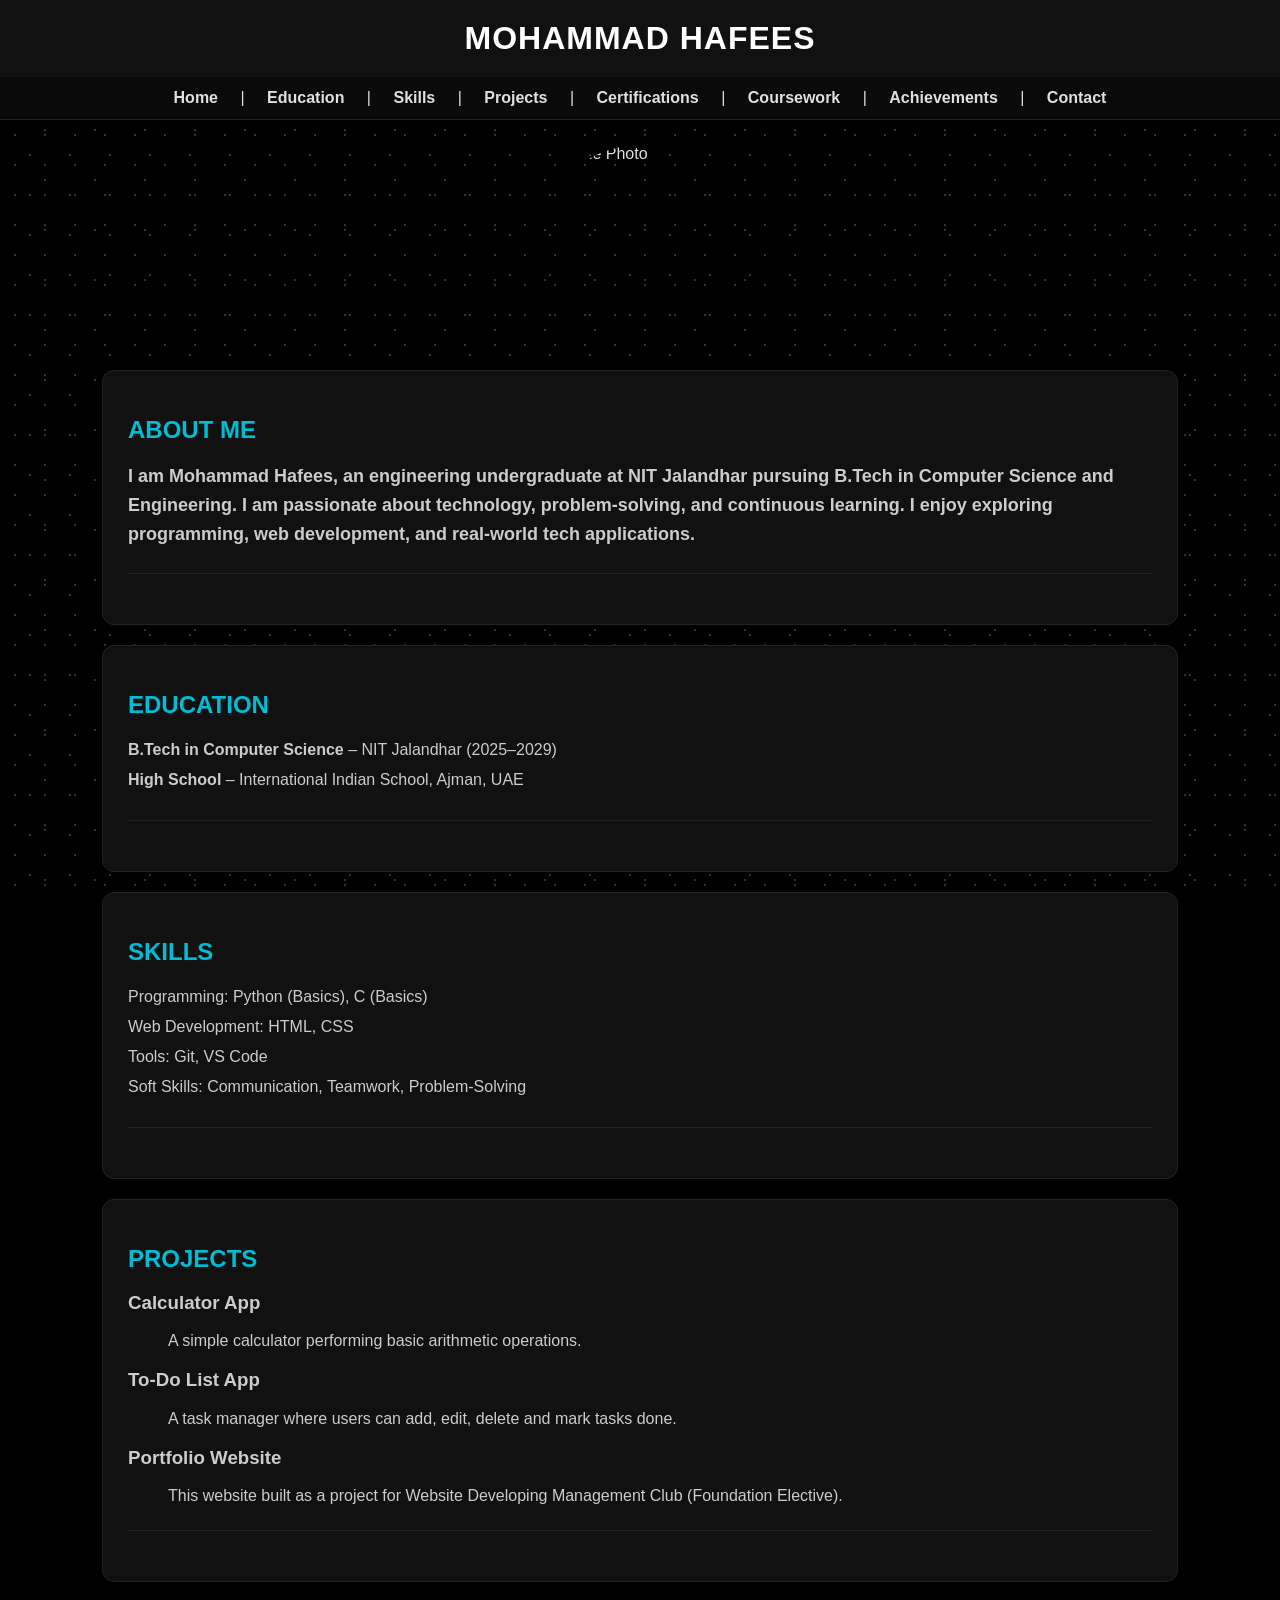
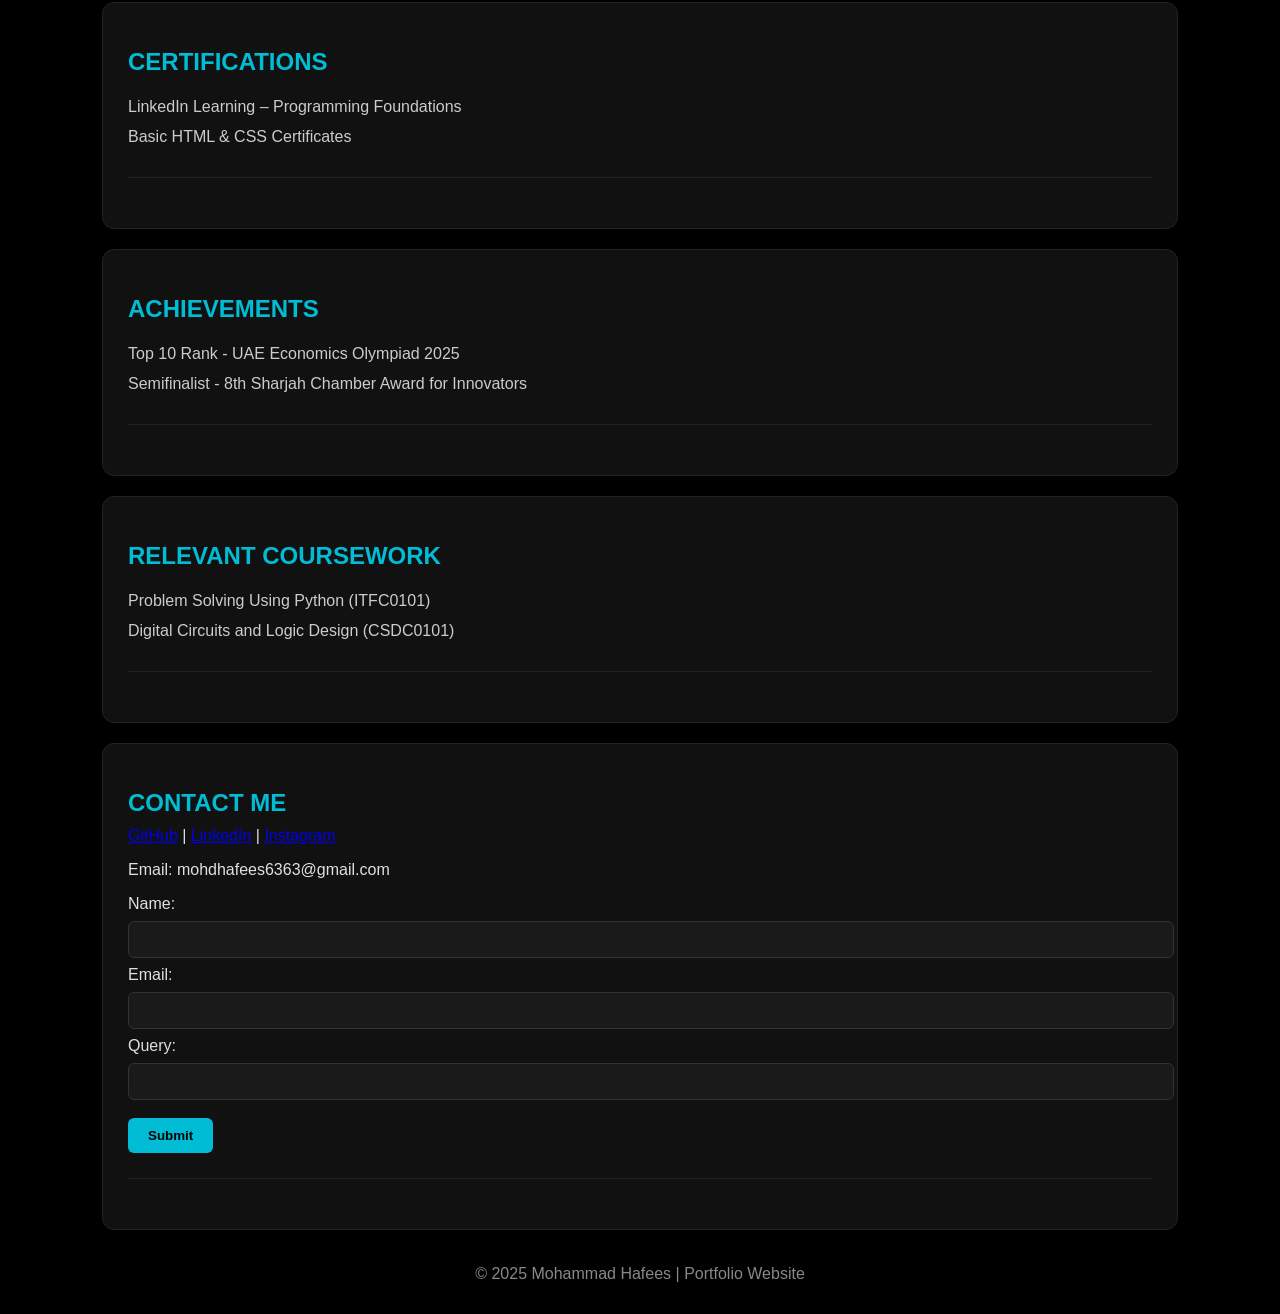
==== index.html @ 8211d906 "Update index.html" ====
<!DOCTYPE html>
<html lang="en">
<head>
<meta charset="UTF-8">
<meta name="viewport" content="width=device-width, initial-scale=1.0">
<title>Mohammad Hafees - Portfolio</title>
<link rel="stylesheet" href="style.css">
</head>
<body>

<header>
    <h1>MOHAMMAD HAFEES</h1>
</header>

<nav>
    <a href="#aboutme">Home</a> |
    <a href="#education">Education</a> |
    <a href="#skills">Skills</a> |
    <a href="#projects">Projects</a> |
    <a href="#certifications">Certifications</a> |
    <a href="#coursework">Coursework</a> |
    <a href="#achievements">Achievements</a> |
    <a href="#contact">Contact</a>
</nav>

<img src="photo.png" width="200" height="200" alt="Profile Photo">

<section id="aboutme">
    <h2>ABOUT ME</h2>
    <h3>
        I am Mohammad Hafees, an engineering undergraduate at NIT Jalandhar pursuing B.Tech in Computer Science and Engineering. I am passionate about technology, problem-solving, and continuous learning. I enjoy exploring programming, web development, and real‑world tech applications.
    </h3>
    <hr>
</section>

<section id="education">
    <h2>EDUCATION</h2>
    <ul>
        <li><strong>B.Tech in Computer Science</strong> – NIT Jalandhar (2025–2029)</li>
        <li><strong>High School</strong> – International Indian School, Ajman, UAE</li>
    </ul>
    <hr>
</section>

<section id="skills">
    <h2>SKILLS</h2>
    <ul>
        <li>Programming: Python (Basics), C (Basics)</li>
        <li>Web Development: HTML, CSS</li>
        <li>Tools: Git, VS Code</li>
        <li>Soft Skills: Communication, Teamwork, Problem-Solving</li>
    </ul>
    <hr>
</section>

<section id="projects">
    <h2>PROJECTS</h2>
    <dl>
        <dt><h3>Calculator App</h3></dt>
        <dd>A simple calculator performing basic arithmetic operations.</dd>

        <dt><h3>To‑Do List App</h3></dt>
        <dd>A task manager where users can add, edit, delete and mark tasks done.</dd>

        <dt><h3>Portfolio Website</h3></dt>
        <dd>This website built as a project for Website Developing Management Club (Foundation Elective).</dd>
    </dl>
    <hr>
</section>

<section id="certifications">
    <h2>CERTIFICATIONS</h2>
    <ul>
        <li>LinkedIn Learning – Programming Foundations</li>
        <li>Basic HTML & CSS Certificates</li>
    </ul>
    <hr>
</section>


<section id="achievements">
    <h2>ACHIEVEMENTS</h2>
    <ul>
        <li>Top 10 Rank - UAE Economics Olympiad 2025</li>
        <li>Semifinalist - 8th Sharjah Chamber Award for Innovators</li>
    </ul>
    <hr>
</section>

<section id="coursework">
    <h2>RELEVANT COURSEWORK</h2>
    <ul>
        <li>Problem Solving Using Python (ITFC0101) </li>
        <li>Digital Circuits and Logic Design (CSDC0101) </li>
    </ul>
    <hr>
</section>

<section id="contact">
    <h2>CONTACT ME</h2>

    <!-- Social links in one horizontal line -->
    <div class="social-links">
        <a href="https://github.com/hafees1">GitHub</a>
        <span>|</span>
        <a href="https://www.linkedin.com/in/mohammadhafees/">LinkedIn</a>
        <span>|</span>
        <a href="https://www.instagram.com/hafees_khan__/">Instagram</a>
    </div>

    <!-- Email below with gap -->
    <p class="email">Email: mohdhafees6363@gmail.com</p>

    <form>
        <label for="name">Name:</label>
        <input type="text" id="name" name="name"><br>

        <label for="email">Email:</label>
        <input type="text" id="email" name="email"><br>

        <label for="query">Query:</label>
        <input type="text" id="query" name="query"><br>

        <button type="submit" style="margin-top:10px; padding:10px 20px; background:#00bcd4; color:black; border:none; border-radius:6px; font-weight:bold; cursor:pointer;">Submit</button>
    </form>
    <hr>
</section>

<footer>
    <p>© 2025 Mohammad Hafees | Portfolio Website</p>
</footer>

</body>
</html>
---- style.css ----
/* Dark Theme CSS */
body {
    font-family: Arial, sans-serif;
    margin: 0;
    padding: 0;
    background-color: #000;
    color: #e0e0e0;
}

/* Header */
h1 {
    text-align: center;
    background-color: #111;
    color: white;
    padding: 20px 0;
    margin: 0;
    font-size: 32px;
    letter-spacing: 1px;
}

#aboutme h3 {
    font-size: 18px; 
    line-height: 1.6; 
    color: #cccccc;   
}

/* Navigation */
nav {
    background-color: #0a0a0a;
    text-align: center;
    padding: 12px 0;
    border-bottom: 1px solid #222;
}

nav a {
    color: #e0e0e0;
    text-decoration: none;
    margin: 0 18px;
    font-weight: bold;
    transition: color 0.3s ease, transform 0.2s ease;
}

nav a:hover {
    color: #00bcd4;
    transform: scale(1.15);
}

/* Image */
img {
    display: block;
    margin: 25px auto;
    width: 200px;       /* adjust size if needed */
    height: 200px;      /* square for perfect circle */
    border-radius: 50%; /* circular */
    transition: transform 0.2s ease, box-shadow 0.2s ease;
}

/* Hover effect: subtle lift */
img:hover {
    transform: scale(1.03); /* slight zoom */
    box-shadow: 0 4px 15px rgba(0, 0, 0, 0.3); /* soft shadow, professional look */
}



/* Sections with hover effects */
section {
    width: 80%;
    margin: 20px auto;
    padding: 25px;
    background: #111;
    border-radius: 12px;
    border: 1px solid #222;
    box-shadow: 0 0 10px rgba(0,0,0,0.5);
    transition: transform 0.3s ease, box-shadow 0.3s ease, background-color 0.3s ease, border-color 0.3s ease;
}

/* Hover effect: slight zoom, highlight glow, border color change */
section:hover {
    transform: scale(1.02) translateY(-4px);
    background-color: #151515;
    border-color: #00bcd4;
    box-shadow: 0 0 20px rgba(0, 188, 212, 0.35);
}

h2 {
    color: #00bcd4;
    margin-bottom: 10px;
}

h3, li, dd {
    color: #cccccc;
}

ul {
    list-style: none;
    padding-left: 0;
}

ul li {
    padding: 6px 0;
}

/* Form */
form input {
    margin: 8px 0;
    padding: 10px;
    width: 100%;
    border-radius: 6px;
    border: 1px solid #333;
    background-color: #1a1a1a;
    color: white;
}

/* Table */
table {
    width: 80%;
    margin: 25px auto;
    border-collapse: collapse;
    background-color: #111;
}

th, td {
    padding: 12px;
    text-align: center;
    border: 1px solid #333;
}

th {
    background-color: #00bcd4;
    color: #000;
    font-weight: bold;
}

td {
    background-color: #1a1a1a;
    color: #ccc;
}

hr {
    border: none;
    height: 1px;
    background-color: #222;
    margin: 25px 0;
}

/* Footer */
footer p {
    text-align: center;
    padding: 15px;
    color: #888;
}

/* Background particles */
body::before {
    content: "";
    position: fixed;
    top: 0;
    left: 0;
    width: 100%;
    height: 100%;
    pointer-events: none;
    background-image: radial-gradient(white 1px, transparent 1px),
                      radial-gradient(white 0.8px, transparent 0.8px),
                      radial-gradient(white 1.2px, transparent 1.2px);
    background-size: 30px 30px, 40px 40px, 50px 50px; /* spacing between dots */
    background-position: 0 0, 10px 15px, 20px 5px;
    opacity: 0.2;          /* subtle */
    z-index: -1;            /* behind everything */
    animation: fall 50s linear infinite;
}

@keyframes fall {
    0% { background-position: 0 0, 10px 15px, 20px 5px; }
    100% { background-position: 0 1200px, 10px 1215px, 20px 1205px; }
}
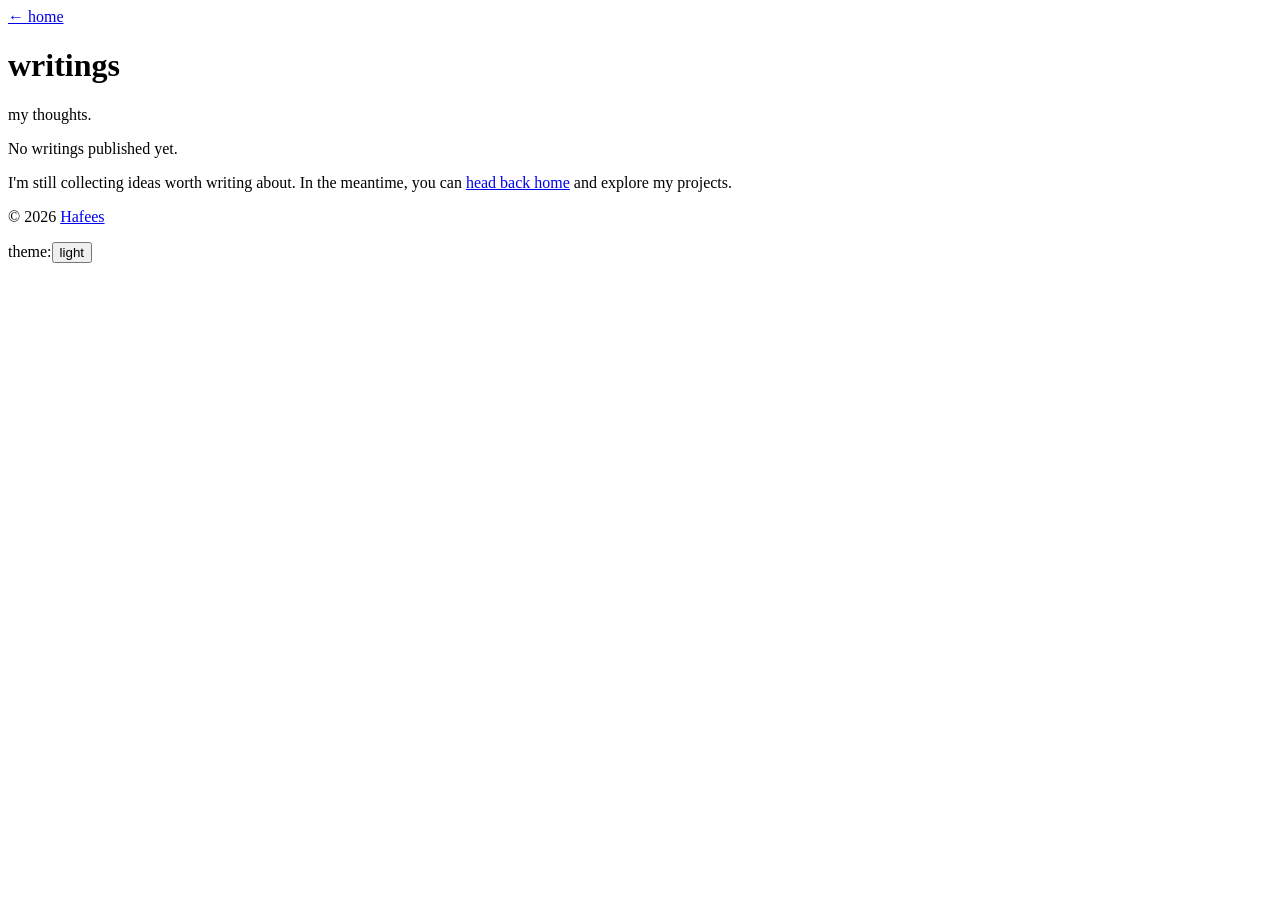
==== commit 0c0198f9: "Add files via upload" ====
--- a/index.html
+++ b/index.html
@@ -1,135 +1,29 @@
-<!DOCTYPE html>
-<html lang="en">
-<head>
-<meta charset="UTF-8">
-<meta name="viewport" content="width=device-width, initial-scale=1.0">
-<title>Mohammad Hafees - Portfolio</title>
-<link rel="stylesheet" href="style.css">
-</head>
-<body>
-
-<header>
-    <h1>MOHAMMAD HAFEES</h1>
-</header>
-
-<nav>
-    <a href="#aboutme">Home</a> |
-    <a href="#education">Education</a> |
-    <a href="#skills">Skills</a> |
-    <a href="#projects">Projects</a> |
-    <a href="#certifications">Certifications</a> |
-    <a href="#coursework">Coursework</a> |
-    <a href="#achievements">Achievements</a> |
-    <a href="#contact">Contact</a>
-</nav>
-
-<img src="photo.png" width="200" height="200" alt="Profile Photo">
-
-<section id="aboutme">
-    <h2>ABOUT ME</h2>
-    <h3>
-        I am Mohammad Hafees, an engineering undergraduate at NIT Jalandhar pursuing B.Tech in Computer Science and Engineering. I am passionate about technology, problem-solving, and continuous learning. I enjoy exploring programming, web development, and real‑world tech applications.
-    </h3>
-    <hr>
-</section>
-
-<section id="education">
-    <h2>EDUCATION</h2>
-    <ul>
-        <li><strong>B.Tech in Computer Science</strong> – NIT Jalandhar (2025–2029)</li>
-        <li><strong>High School</strong> – International Indian School, Ajman, UAE</li>
-    </ul>
-    <hr>
-</section>
-
-<section id="skills">
-    <h2>SKILLS</h2>
-    <ul>
-        <li>Programming: Python (Basics), C (Basics)</li>
-        <li>Web Development: HTML, CSS</li>
-        <li>Tools: Git, VS Code</li>
-        <li>Soft Skills: Communication, Teamwork, Problem-Solving</li>
-    </ul>
-    <hr>
-</section>
-
-<section id="projects">
-    <h2>PROJECTS</h2>
-    <dl>
-        <dt><h3>Calculator App</h3></dt>
-        <dd>A simple calculator performing basic arithmetic operations.</dd>
-
-        <dt><h3>To‑Do List App</h3></dt>
-        <dd>A task manager where users can add, edit, delete and mark tasks done.</dd>
-
-        <dt><h3>Portfolio Website</h3></dt>
-        <dd>This website built as a project for Website Developing Management Club (Foundation Elective).</dd>
-    </dl>
-    <hr>
-</section>
-
-<section id="certifications">
-    <h2>CERTIFICATIONS</h2>
-    <ul>
-        <li>LinkedIn Learning – Programming Foundations</li>
-        <li>Basic HTML & CSS Certificates</li>
-    </ul>
-    <hr>
-</section>
-
-
-<section id="achievements">
-    <h2>ACHIEVEMENTS</h2>
-    <ul>
-        <li>Top 10 Rank - UAE Economics Olympiad 2025</li>
-        <li>Semifinalist - 8th Sharjah Chamber Award for Innovators</li>
-    </ul>
-    <hr>
-</section>
-
-<section id="coursework">
-    <h2>RELEVANT COURSEWORK</h2>
-    <ul>
-        <li>Problem Solving Using Python (ITFC0101) </li>
-        <li>Digital Circuits and Logic Design (CSDC0101) </li>
-    </ul>
-    <hr>
-</section>
-
-<section id="contact">
-    <h2>CONTACT ME</h2>
-
-    <!-- Social links in one horizontal line -->
-    <div class="social-links">
-        <a href="https://github.com/hafees1">GitHub</a>
-        <span>|</span>
-        <a href="https://www.linkedin.com/in/mohammadhafees/">LinkedIn</a>
-        <span>|</span>
-        <a href="https://www.instagram.com/hafees_khan__/">Instagram</a>
-    </div>
-
-    <!-- Email below with gap -->
-    <p class="email">Email: mohdhafees6363@gmail.com</p>
-
-    <form>
-        <label for="name">Name:</label>
-        <input type="text" id="name" name="name"><br>
-
-        <label for="email">Email:</label>
-        <input type="text" id="email" name="email"><br>
-
-        <label for="query">Query:</label>
-        <input type="text" id="query" name="query"><br>
-
-        <button type="submit" style="margin-top:10px; padding:10px 20px; background:#00bcd4; color:black; border:none; border-radius:6px; font-weight:bold; cursor:pointer;">Submit</button>
-    </form>
-    <hr>
-</section>
-
-<footer>
-    <p>© 2025 Mohammad Hafees | Portfolio Website</p>
-</footer>
-
-</body>
-</html>
-
+<!doctype html>
+<html lang="en">
+<head>
+  <meta charset="utf-8">
+  <meta name="viewport" content="width=device-width, initial-scale=1">
+  <meta name="description" content="Hafees's writings and thoughts.">
+  <meta name="theme-color" content="#000000">
+  <title>Writings — Hafees</title>
+  <link rel="stylesheet" href="../assets/css/style.css">
+  <script src="../assets/js/theme.js" defer></script>
+</head>
+<body>
+  <main class="page page-posts">
+    <nav class="top-nav reveal" aria-label="Breadcrumb"><a href="../">← home</a></nav>
+    <header class="posts-header reveal">
+      <h1>writings</h1>
+      <p class="subtitle">my thoughts.</p>
+    </header>
+    <section class="posts-empty reveal" aria-label="Writings">
+      <p>No writings published yet.</p>
+      <p>I'm still collecting ideas worth writing about. In the meantime, you can <a href="../">head back home</a> and explore my projects.</p>
+    </section>
+    <footer class="footer reveal">
+      <p>© 2026 <a href="../">Hafees</a></p>
+      <div class="theme-control"><span>theme:</span><button class="theme-toggle" type="button" aria-label="Switch color theme">light</button></div>
+    </footer>
+  </main>
+</body>
+</html>
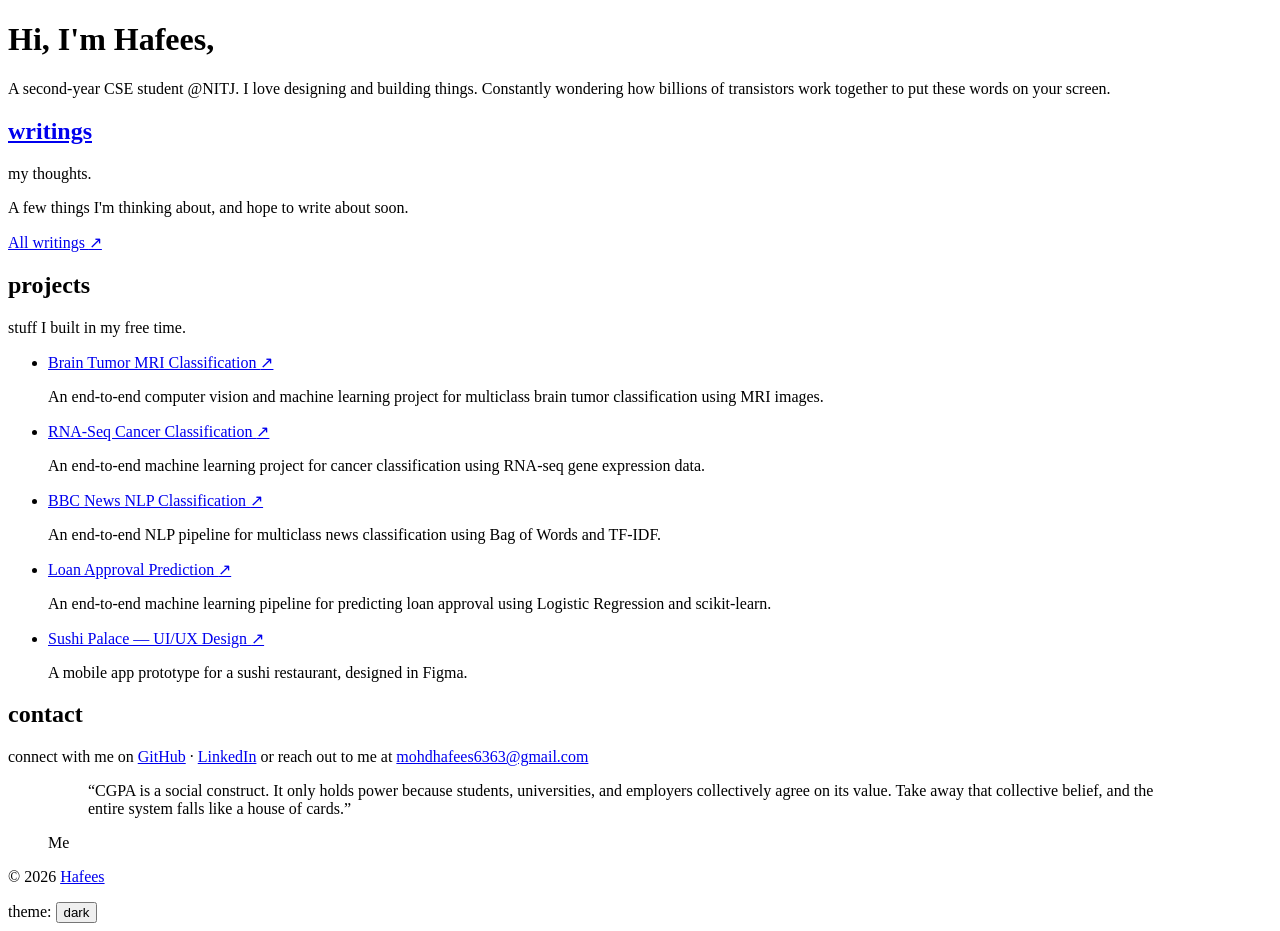
==== commit 91068f3d: "Add files via upload" ====
--- a/index.html
+++ b/index.html
@@ -3,26 +3,78 @@
 <head>
   <meta charset="utf-8">
   <meta name="viewport" content="width=device-width, initial-scale=1">
-  <meta name="description" content="Hafees's writings and thoughts.">
+  <meta name="description" content="Hafees — second-year CSE student at NIT Jalandhar. I love designing and building things.">
   <meta name="theme-color" content="#000000">
-  <title>Writings — Hafees</title>
-  <link rel="stylesheet" href="../assets/css/style.css">
-  <script src="../assets/js/theme.js" defer></script>
+  <title>Hafees</title>
+  <link rel="stylesheet" href="assets/css/style.css">
+  <script src="assets/js/theme.js" defer></script>
 </head>
 <body>
-  <main class="page page-posts">
-    <nav class="top-nav reveal" aria-label="Breadcrumb"><a href="../">← home</a></nav>
-    <header class="posts-header reveal">
-      <h1>writings</h1>
-      <p class="subtitle">my thoughts.</p>
+  <main class="page page-home">
+    <header class="intro reveal">
+      <h1>Hi, I'm Hafees,</h1>
+      <p>A second-year CSE student @NITJ. I love designing and building things. Constantly wondering how billions of transistors work together to put these words on your screen.</p>
     </header>
-    <section class="posts-empty reveal" aria-label="Writings">
-      <p>No writings published yet.</p>
-      <p>I'm still collecting ideas worth writing about. In the meantime, you can <a href="../">head back home</a> and explore my projects.</p>
+
+    <section class="section reveal" aria-labelledby="writings-heading">
+      <div class="section-heading">
+        <h2 id="writings-heading"><a href="posts/">writings</a></h2>
+        <p class="subtitle">my thoughts.</p>
+      </div>
+      <p class="empty-note">A few things I'm thinking about, and hope to write about soon.</p>
+      <p class="all-link"><a href="posts/">All writings <span aria-hidden="true">↗</span></a></p>
     </section>
+
+    <section class="section reveal" aria-labelledby="projects-heading">
+      <div class="section-heading">
+        <h2 id="projects-heading">projects</h2>
+        <p class="subtitle">stuff I built in my free time.</p>
+      </div>
+      <ul class="project-list">
+        <li>
+          <a href="https://github.com/hafees1/brain-tumor-mri-classification" target="_blank" rel="noreferrer">Brain Tumor MRI Classification <span class="project-arrow" aria-hidden="true">↗</span></a>
+          <p>An end-to-end computer vision and machine learning project for multiclass brain tumor classification using MRI images.</p>
+        </li>
+        <li>
+          <a href="https://github.com/hafees1/rna-seq-cancer-classification" target="_blank" rel="noreferrer">RNA-Seq Cancer Classification <span class="project-arrow" aria-hidden="true">↗</span></a>
+          <p>An end-to-end machine learning project for cancer classification using RNA-seq gene expression data.</p>
+        </li>
+        <li>
+          <a href="https://github.com/hafees1/bbc-news-nlp-classification" target="_blank" rel="noreferrer">BBC News NLP Classification <span class="project-arrow" aria-hidden="true">↗</span></a>
+          <p>An end-to-end NLP pipeline for multiclass news classification using Bag of Words and TF-IDF.</p>
+        </li>
+        <li>
+          <a href="https://github.com/hafees1/loan-approval-prediction" target="_blank" rel="noreferrer">Loan Approval Prediction <span class="project-arrow" aria-hidden="true">↗</span></a>
+          <p>An end-to-end machine learning pipeline for predicting loan approval using Logistic Regression and scikit-learn.</p>
+        </li>
+        <li>
+          <a href="https://www.figma.com/proto/s474vxtVkXc1wUNQoIS2zP/Sushi?node-id=6-43&page-id=2%3A3&starting-point-node-id=6%3A43&t=OOW3pHKxhXJDfldG-1" target="_blank" rel="noreferrer">Sushi Palace — UI/UX Design <span class="project-arrow" aria-hidden="true">↗</span></a>
+          <p>A mobile app prototype for a sushi restaurant, designed in Figma.</p>
+        </li>
+      </ul>
+    </section>
+
+    <section class="section reveal" aria-labelledby="contact-heading">
+      <h2 id="contact-heading">contact</h2>
+      <p class="contact-line">
+        connect with me on
+        <a href="https://github.com/hafees1" target="_blank" rel="noreferrer">GitHub</a>
+        · <a href="https://www.linkedin.com/in/mohammadhafees/" target="_blank" rel="noreferrer">LinkedIn</a>
+        or reach out to me at <a href="mailto:mohdhafees6363@gmail.com">mohdhafees6363@gmail.com</a>
+      </p>
+    </section>
+
+    <figure class="quote reveal">
+      <blockquote>“CGPA is a social construct. It only holds power because students, universities, and employers collectively agree on its value. Take away that collective belief, and the entire system falls like a house of cards.”</blockquote>
+      <figcaption>Me</figcaption>
+    </figure>
+
     <footer class="footer reveal">
-      <p>© 2026 <a href="../">Hafees</a></p>
-      <div class="theme-control"><span>theme:</span><button class="theme-toggle" type="button" aria-label="Switch color theme">light</button></div>
+      <p>© 2026 <a href="index.html">Hafees</a></p>
+      <div class="theme-control">
+        <span>theme:</span>
+        <button class="theme-toggle" type="button" aria-label="Switch color theme">dark</button>
+      </div>
     </footer>
   </main>
 </body>
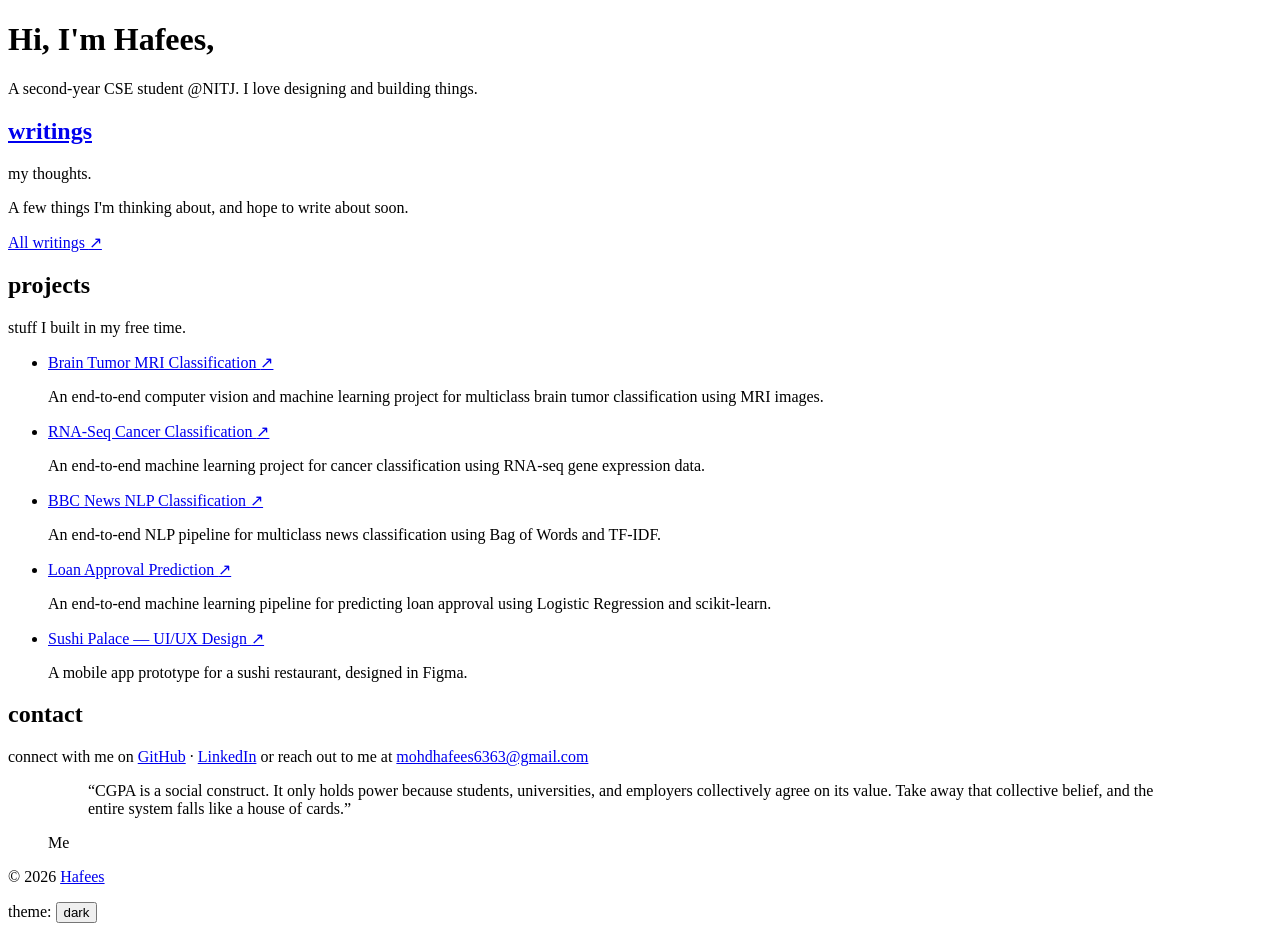
==== commit 81936630: "Update introduction paragraph in index.html Removed a sentence about transistors from the introducti" ====
--- a/index.html
+++ b/index.html
@@ -13,7 +13,7 @@
   <main class="page page-home">
     <header class="intro reveal">
       <h1>Hi, I'm Hafees,</h1>
-      <p>A second-year CSE student @NITJ. I love designing and building things. Constantly wondering how billions of transistors work together to put these words on your screen.</p>
+      <p>A second-year CSE student @NITJ. I love designing and building things.</p>
     </header>
 
     <section class="section reveal" aria-labelledby="writings-heading">
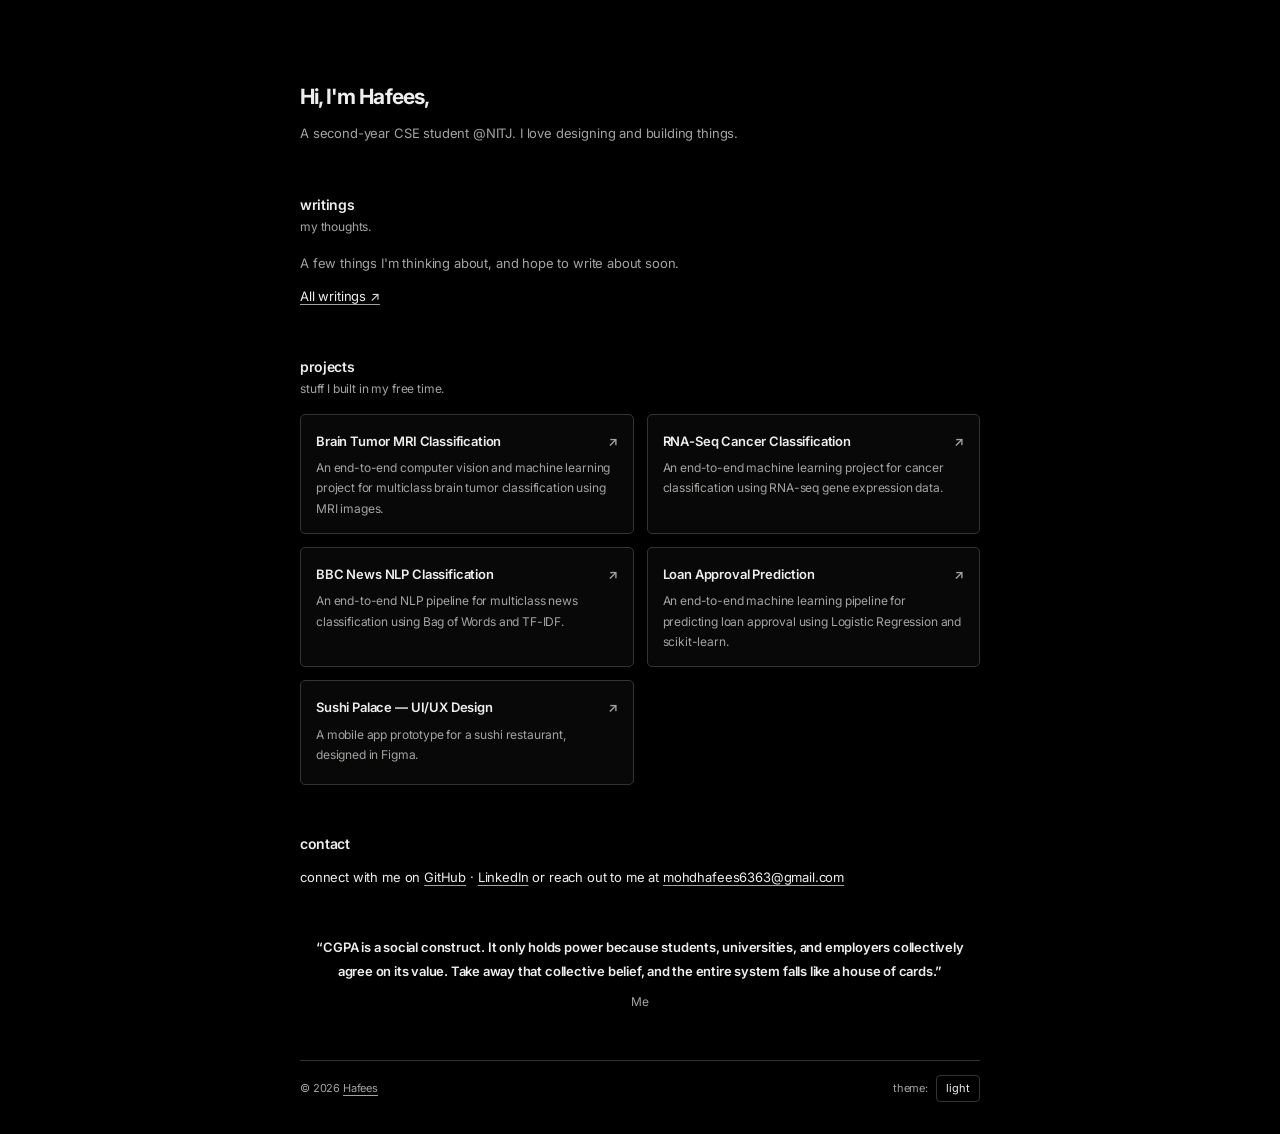
==== commit 5f933810: "Update index.html" ====
--- a/index.html
+++ b/index.html
@@ -56,12 +56,16 @@
 
     <section class="section reveal" aria-labelledby="contact-heading">
       <h2 id="contact-heading">contact</h2>
-      <p class="contact-line">
-        connect with me on
-        <a href="https://github.com/hafees1" target="_blank" rel="noreferrer">GitHub</a>
-        · <a href="https://www.linkedin.com/in/mohammadhafees/" target="_blank" rel="noreferrer">LinkedIn</a>
-        or reach out to me at <a href="mailto:mohdhafees6363@gmail.com">mohdhafees6363@gmail.com</a>
-      </p>
+      
+<p class="contact-line">
+  <span>connect with me on</span>
+  <a href="https://github.com/hafees1">GitHub</a>
+  ·
+  <a href="https://www.linkedin.com/in/mohammadhafees/">LinkedIn</a>
+  <span>or reach out to me at</span>
+  <a href="mailto:mohdhafees6363@gmail.com">mohdhafees6363@gmail.com</a>
+</p>
+
     </section>
 
     <figure class="quote reveal">
--- a/assets/css/style.css
+++ b/assets/css/style.css
@@ -0,0 +1,49 @@
+@import url('https://fonts.googleapis.com/css2?family=Inter:wght@400;500;600;700&display=swap');
+:root{color-scheme:dark;--bg:#000;--panel:#080808;--text:#eeeeec;--muted:#a3a3a0;--line:#343432;--hover:#fff;--max-width:680px}
+:root[data-theme="light"]{color-scheme:light;--bg:#faf9f6;--panel:#fffefa;--text:#242321;--muted:#77736c;--line:#dedbd4;--hover:#8b8171}
+*{box-sizing:border-box}
+html{scroll-behavior:smooth}
+body{margin:0;min-height:100vh;background:var(--bg);color:var(--text);font-family:"Inter",sans-serif;font-size:13px;font-weight:400;line-height:1.75;letter-spacing:-.012em;-webkit-font-smoothing:antialiased;text-rendering:optimizeLegibility;transition:background-color .25s ease,color .25s ease}
+::selection{background:#514c42;color:#fff}
+a{color:var(--text);text-decoration:underline;text-decoration-color:var(--muted);text-underline-offset:3px;transition:color .18s ease,opacity .18s ease,text-decoration-color .18s ease}
+a:hover{color:var(--hover);text-decoration-color:var(--hover)}
+a:focus-visible,button:focus-visible{outline:2px solid var(--hover);outline-offset:4px}
+.page{width:min(var(--max-width),calc(100% - 48px));margin:0 auto;padding:82px 0 32px}
+h1,h2,p,figure,blockquote{margin:0}
+h1{font-size:21px;line-height:1.4;font-weight:700;letter-spacing:-.045em}
+h2{font-size:14px;font-weight:600;line-height:1.6;letter-spacing:-.025em}
+.intro{margin-bottom:43px}
+.intro p{font-size:13px;line-height:1.8;margin-top:11px;max-width:680px;color:var(--muted)}
+.section{margin-top:48px}
+.section-heading{margin-bottom:14px}
+.section-heading h2{display:flex;align-items:center;gap:5px;margin-bottom:1px}
+.section-heading h2 a{text-decoration:none}
+.subtitle{color:var(--muted);font-size:12px;line-height:1.7}
+.empty-note{color:var(--muted);margin:12px 0 5px}
+.all-link{margin-top:11px}
+.project-list{list-style:none;display:grid;grid-template-columns:repeat(2,minmax(0,1fr));gap:13px;margin:0;padding:0}
+.project-list li{min-width:0;border:1px solid var(--line);border-radius:5px;padding:16px 15px 14px;min-height:105px;background:var(--panel);transition:border-color .22s ease,transform .22s ease,background-color .25s ease}
+.project-list li:hover{border-color:var(--muted);transform:translateY(-2px)}
+.project-list li>a{font-weight:600;text-decoration:none;display:flex;align-items:baseline;justify-content:space-between;gap:8px;line-height:1.55}
+.project-arrow{flex:0 0 auto;color:var(--muted);font-size:13px;transition:transform .2s ease,color .2s ease}
+.project-list li:hover .project-arrow{transform:translate(2px,-2px);color:var(--text)}
+.project-list li p{color:var(--muted);margin-top:7px;line-height:1.7;font-size:12px}
+.contact-line{margin-top:10px}
+.quote{margin:46px 0 0;text-align:center}
+.quote blockquote{font-size:13px;font-weight:600;line-height:1.85;letter-spacing:-.015em}
+.quote figcaption{color:var(--muted);font-size:12px;margin-top:8px}
+.footer{display:flex;justify-content:space-between;align-items:center;gap:16px;border-top:1px solid var(--line);margin-top:48px;padding-top:14px;color:var(--muted);font-size:11px}
+.footer p{white-space:nowrap}.footer a{color:var(--muted)}
+.theme-control{display:flex;align-items:center;gap:8px}
+.theme-toggle{font:inherit;color:var(--text);border:1px solid var(--line);border-radius:4px;padding:3px 9px;background:transparent;cursor:pointer;transition:border-color .18s ease,transform .18s ease}
+.theme-toggle:hover{border-color:var(--muted);transform:translateY(-1px)}
+.top-nav{margin-bottom:44px}.top-nav a{color:var(--muted);text-decoration:none}.top-nav a:hover{color:var(--text)}
+.posts-header h1{margin-bottom:3px}
+.posts-empty{min-height:280px;padding-top:24px;color:var(--muted)}.posts-empty p+p{margin-top:12px}.posts-empty a{color:var(--text)}
+.page-posts{padding-top:74px}.page-posts .footer{margin-top:16px}
+.reveal{animation:arrive .8s cubic-bezier(.2,.75,.25,1) both}
+.intro{animation-delay:.06s}.section:nth-of-type(2){animation-delay:.14s}.section:nth-of-type(3){animation-delay:.22s}.section:nth-of-type(4){animation-delay:.3s}
+.quote{animation-delay:.36s}.footer{animation-delay:.42s}.top-nav{animation-delay:.04s}.posts-header{animation-delay:.14s}.posts-empty{animation-delay:.24s}
+@keyframes arrive{from{opacity:0;filter:blur(9px);transform:translateY(9px)}to{opacity:1;filter:blur(0);transform:translateY(0)}}
+@media(max-width:560px){.page{width:calc(100% - 38px);padding-top:48px}.page-posts{padding-top:45px}.project-list{grid-template-columns:1fr}.project-list li{min-height:auto;padding:15px}.intro{margin-bottom:42px}.section{margin-top:40px}.footer{margin-top:38px}.quote{margin-top:34px}.posts-empty{min-height:250px}}
+@media(prefers-reduced-motion:reduce){*,*::before,*::after{scroll-behavior:auto!important;animation-duration:.01ms!important;animation-iteration-count:1!important;transition-duration:.01ms!important}}
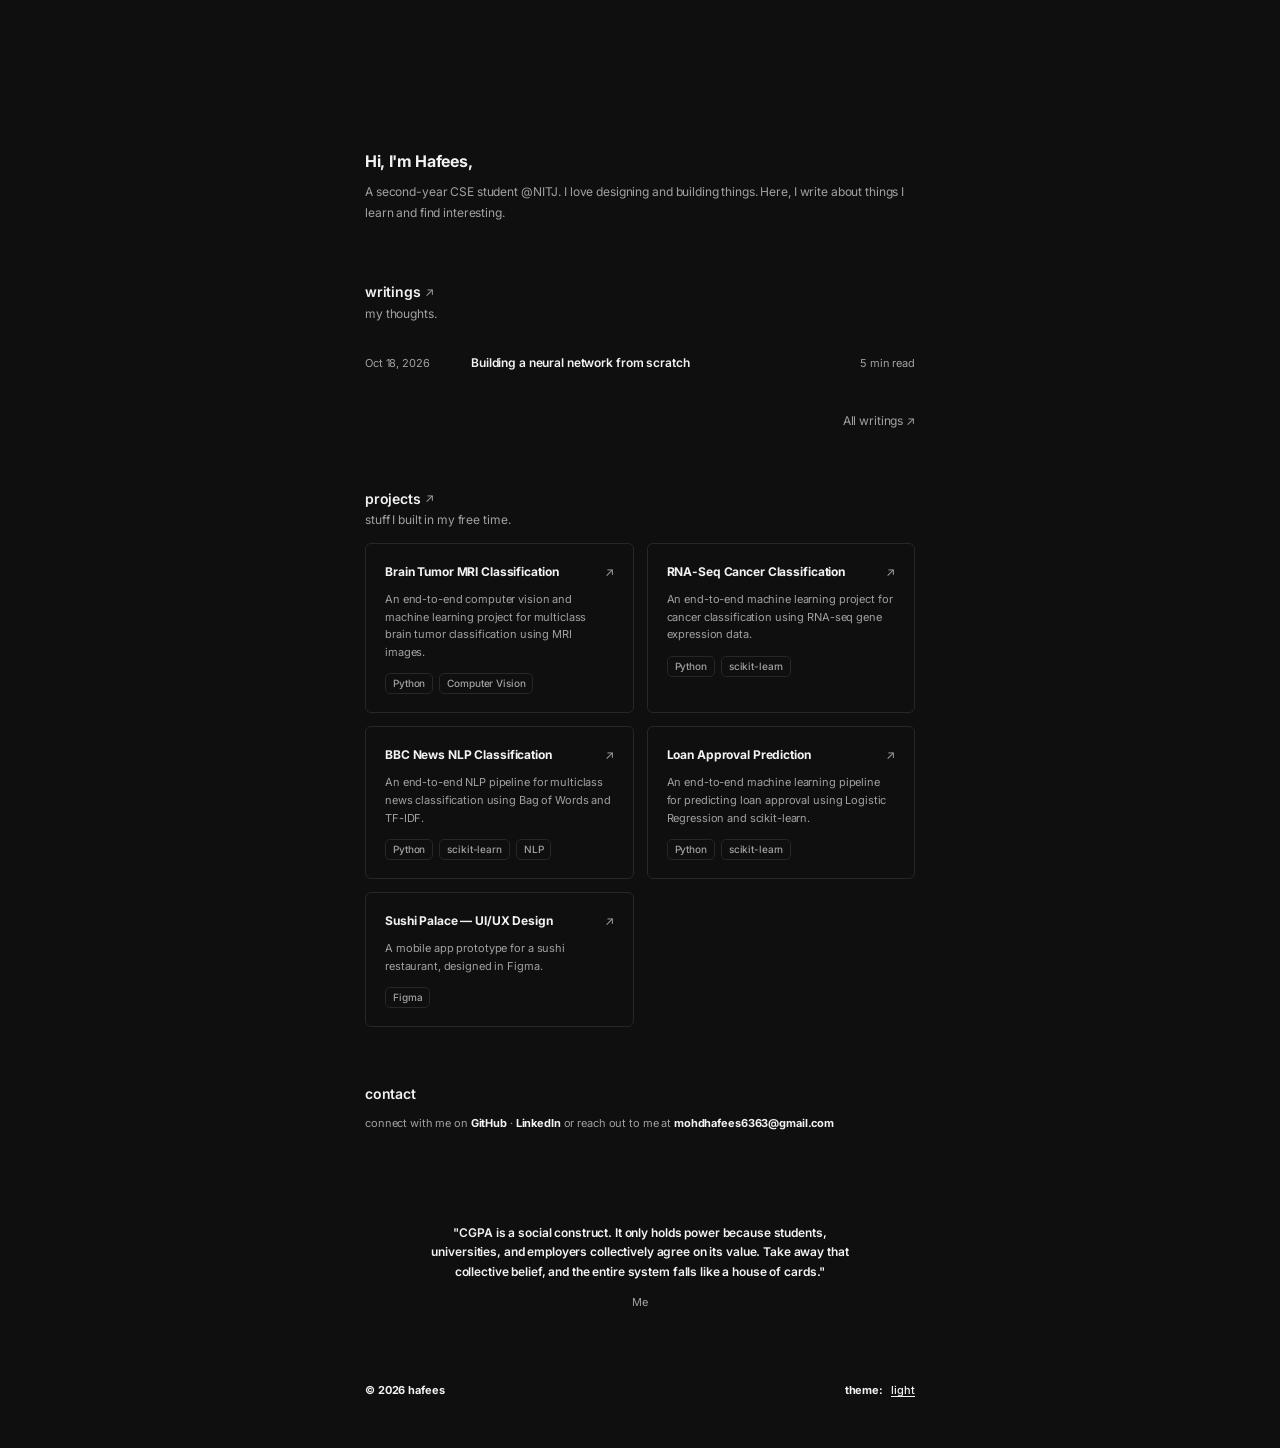
==== commit b3dce1ec: "Add files via upload" ====
--- a/index.html
+++ b/index.html
@@ -3,78 +3,55 @@
 <head>
   <meta charset="utf-8">
   <meta name="viewport" content="width=device-width, initial-scale=1">
-  <meta name="description" content="Hafees — second-year CSE student at NIT Jalandhar. I love designing and building things.">
-  <meta name="theme-color" content="#000000">
+  <meta name="description" content="Hafees — second-year CSE student at NIT Jalandhar. I love designing and building things. Here, I write about things I learn and find interesting.">
+  <meta name="theme-color" content="#0f0f0f">
   <title>Hafees</title>
   <link rel="stylesheet" href="assets/css/style.css">
   <script src="assets/js/theme.js" defer></script>
+  <script src="assets/js/content.js" defer></script>
+  <script src="assets/js/render.js" defer></script>
 </head>
-<body>
+<body data-root="">
   <main class="page page-home">
     <header class="intro reveal">
       <h1>Hi, I'm Hafees,</h1>
-      <p>A second-year CSE student @NITJ. I love designing and building things.</p>
+      <p>A second-year CSE student @NITJ. I love designing and building things. Here, I write about things I learn and find interesting.</p>
     </header>
 
     <section class="section reveal" aria-labelledby="writings-heading">
       <div class="section-heading">
-        <h2 id="writings-heading"><a href="posts/">writings</a></h2>
+        <h2 id="writings-heading"><a href="posts/index.html">writings <span class="heading-arrow" aria-hidden="true">↗</span></a></h2>
         <p class="subtitle">my thoughts.</p>
       </div>
-      <p class="empty-note">A few things I'm thinking about, and hope to write about soon.</p>
-      <p class="all-link"><a href="posts/">All writings <span aria-hidden="true">↗</span></a></p>
+      <ul class="post-list" data-render="posts" data-limit="4"></ul>
+      <p class="all-link"><a href="posts/index.html">All writings <span aria-hidden="true">↗</span></a></p>
     </section>
 
     <section class="section reveal" aria-labelledby="projects-heading">
       <div class="section-heading">
-        <h2 id="projects-heading">projects</h2>
+        <h2 id="projects-heading">projects <span class="heading-arrow" aria-hidden="true">↗</span></h2>
         <p class="subtitle">stuff I built in my free time.</p>
       </div>
-      <ul class="project-list">
-        <li>
-          <a href="https://github.com/hafees1/brain-tumor-mri-classification" target="_blank" rel="noreferrer">Brain Tumor MRI Classification <span class="project-arrow" aria-hidden="true">↗</span></a>
-          <p>An end-to-end computer vision and machine learning project for multiclass brain tumor classification using MRI images.</p>
-        </li>
-        <li>
-          <a href="https://github.com/hafees1/rna-seq-cancer-classification" target="_blank" rel="noreferrer">RNA-Seq Cancer Classification <span class="project-arrow" aria-hidden="true">↗</span></a>
-          <p>An end-to-end machine learning project for cancer classification using RNA-seq gene expression data.</p>
-        </li>
-        <li>
-          <a href="https://github.com/hafees1/bbc-news-nlp-classification" target="_blank" rel="noreferrer">BBC News NLP Classification <span class="project-arrow" aria-hidden="true">↗</span></a>
-          <p>An end-to-end NLP pipeline for multiclass news classification using Bag of Words and TF-IDF.</p>
-        </li>
-        <li>
-          <a href="https://github.com/hafees1/loan-approval-prediction" target="_blank" rel="noreferrer">Loan Approval Prediction <span class="project-arrow" aria-hidden="true">↗</span></a>
-          <p>An end-to-end machine learning pipeline for predicting loan approval using Logistic Regression and scikit-learn.</p>
-        </li>
-        <li>
-          <a href="https://www.figma.com/proto/s474vxtVkXc1wUNQoIS2zP/Sushi?node-id=6-43&page-id=2%3A3&starting-point-node-id=6%3A43&t=OOW3pHKxhXJDfldG-1" target="_blank" rel="noreferrer">Sushi Palace — UI/UX Design <span class="project-arrow" aria-hidden="true">↗</span></a>
-          <p>A mobile app prototype for a sushi restaurant, designed in Figma.</p>
-        </li>
-      </ul>
+      <ul class="project-list" data-render="projects"></ul>
     </section>
 
     <section class="section reveal" aria-labelledby="contact-heading">
       <h2 id="contact-heading">contact</h2>
-      
-<p class="contact-line">
-  <span>connect with me on</span>
-  <a href="https://github.com/hafees1">GitHub</a>
-  ·
-  <a href="https://www.linkedin.com/in/mohammadhafees/">LinkedIn</a>
-  <span>or reach out to me at</span>
-  <a href="mailto:mohdhafees6363@gmail.com">mohdhafees6363@gmail.com</a>
-</p>
-
+      <p class="contact-line">
+        connect with me on
+        <a href="https://github.com/hafees1" target="_blank" rel="noreferrer">GitHub</a>
+        · <a href="https://www.linkedin.com/in/mohammadhafees/" target="_blank" rel="noreferrer">LinkedIn</a>
+        or reach out to me at <a href="mailto:mohdhafees6363@gmail.com">mohdhafees6363@gmail.com</a>
+      </p>
     </section>
 
     <figure class="quote reveal">
-      <blockquote>“CGPA is a social construct. It only holds power because students, universities, and employers collectively agree on its value. Take away that collective belief, and the entire system falls like a house of cards.”</blockquote>
+      <blockquote>"CGPA is a social construct. It only holds power because students, universities, and employers collectively agree on its value. Take away that collective belief, and the entire system falls like a house of cards."</blockquote>
       <figcaption>Me</figcaption>
     </figure>
 
     <footer class="footer reveal">
-      <p>© 2026 <a href="index.html">Hafees</a></p>
+      <p>© 2026 <a href="index.html">hafees</a></p>
       <div class="theme-control">
         <span>theme:</span>
         <button class="theme-toggle" type="button" aria-label="Switch color theme">dark</button>
--- a/assets/css/style.css
+++ b/assets/css/style.css
@@ -1,49 +1,86 @@
 @import url('https://fonts.googleapis.com/css2?family=Inter:wght@400;500;600;700&display=swap');
-:root{color-scheme:dark;--bg:#000;--panel:#080808;--text:#eeeeec;--muted:#a3a3a0;--line:#343432;--hover:#fff;--max-width:680px}
-:root[data-theme="light"]{color-scheme:light;--bg:#faf9f6;--panel:#fffefa;--text:#242321;--muted:#77736c;--line:#dedbd4;--hover:#8b8171}
+:root{color-scheme:dark;--bg:#0f0f0f;--panel:#0f0f0f;--text:#f2f2f2;--muted:#a1a1a1;--line:#272727;--hover:#fff;--max-width:550px}
+:root[data-theme="light"]{color-scheme:light;--bg:#fafafa;--panel:#fafafa;--text:#171717;--muted:#6b6b6b;--line:#e3e3e3;--hover:#000}
 *{box-sizing:border-box}
 html{scroll-behavior:smooth}
-body{margin:0;min-height:100vh;background:var(--bg);color:var(--text);font-family:"Inter",sans-serif;font-size:13px;font-weight:400;line-height:1.75;letter-spacing:-.012em;-webkit-font-smoothing:antialiased;text-rendering:optimizeLegibility;transition:background-color .25s ease,color .25s ease}
-::selection{background:#514c42;color:#fff}
-a{color:var(--text);text-decoration:underline;text-decoration-color:var(--muted);text-underline-offset:3px;transition:color .18s ease,opacity .18s ease,text-decoration-color .18s ease}
-a:hover{color:var(--hover);text-decoration-color:var(--hover)}
+body{margin:0;min-height:100vh;background:var(--bg);color:var(--text);font-family:"Inter",system-ui,sans-serif;font-size:12px;font-weight:400;line-height:1.7;letter-spacing:-.01em;-webkit-font-smoothing:antialiased;text-rendering:optimizeLegibility;transition:background-color .25s ease,color .25s ease}
+::selection{background:#4a4a4a;color:#fff}
+a{color:var(--text);text-decoration:none;transition:color .18s ease,opacity .18s ease}
+a:hover{color:var(--hover);opacity:.8}
 a:focus-visible,button:focus-visible{outline:2px solid var(--hover);outline-offset:4px}
-.page{width:min(var(--max-width),calc(100% - 48px));margin:0 auto;padding:82px 0 32px}
-h1,h2,p,figure,blockquote{margin:0}
-h1{font-size:21px;line-height:1.4;font-weight:700;letter-spacing:-.045em}
-h2{font-size:14px;font-weight:600;line-height:1.6;letter-spacing:-.025em}
-.intro{margin-bottom:43px}
-.intro p{font-size:13px;line-height:1.8;margin-top:11px;max-width:680px;color:var(--muted)}
-.section{margin-top:48px}
+.page{width:min(var(--max-width),calc(100% - 48px));margin:0 auto;padding:150px 0 48px}
+h1,h2,h3,p,figure,blockquote,ul{margin:0}
+h1{font-size:16px;line-height:1.4;font-weight:700;letter-spacing:-.02em}
+h2{font-size:14px;font-weight:600;line-height:1.5;letter-spacing:-.015em}
+.intro{margin-bottom:58px}
+.intro p{margin-top:10px;color:var(--muted)}
+.section{margin-top:56px}
 .section-heading{margin-bottom:14px}
-.section-heading h2{display:flex;align-items:center;gap:5px;margin-bottom:1px}
-.section-heading h2 a{text-decoration:none}
-.subtitle{color:var(--muted);font-size:12px;line-height:1.7}
-.empty-note{color:var(--muted);margin:12px 0 5px}
-.all-link{margin-top:11px}
+.section-heading h2 a,.section-heading h2{display:inline-flex;align-items:center;gap:5px}
+.heading-arrow{font-size:12px;color:var(--muted);font-weight:400}
+.subtitle{color:var(--muted);font-size:12px;line-height:1.6}
+
+/* writings list */
+.post-list{list-style:none;padding:0;margin:0}
+.post-list li{border-bottom:1px solid var(--line)}
+.post-list li:last-child{border-bottom:0}
+.post-list a{display:flex;align-items:baseline;gap:14px;padding:16px 0}
+.post-list .date{flex:0 0 auto;min-width:92px;color:var(--muted);font-size:11px;white-space:nowrap}
+.post-list .title{font-weight:600;font-size:12px;flex:1;min-width:0}
+.post-list .read{flex:0 0 auto;color:var(--muted);font-size:11px;white-space:nowrap}
+.all-link{margin-top:22px;text-align:right}
+.all-link a{color:var(--muted)}
+.all-link a:hover{color:var(--text)}
+
+ /* projects */
 .project-list{list-style:none;display:grid;grid-template-columns:repeat(2,minmax(0,1fr));gap:13px;margin:0;padding:0}
-.project-list li{min-width:0;border:1px solid var(--line);border-radius:5px;padding:16px 15px 14px;min-height:105px;background:var(--panel);transition:border-color .22s ease,transform .22s ease,background-color .25s ease}
+.project-list li{position:relative;min-width:0;border:1px solid var(--line);border-radius:6px;padding:19px 19px 18px;transition:border-color .22s ease,transform .22s ease}
 .project-list li:hover{border-color:var(--muted);transform:translateY(-2px)}
-.project-list li>a{font-weight:600;text-decoration:none;display:flex;align-items:baseline;justify-content:space-between;gap:8px;line-height:1.55}
-.project-arrow{flex:0 0 auto;color:var(--muted);font-size:13px;transition:transform .2s ease,color .2s ease}
+.project-list li>a{font-weight:700;font-size:12px;display:flex;align-items:baseline;justify-content:space-between;gap:8px;line-height:1.5}
+.project-list li>a::after{content:"";position:absolute;inset:0;border-radius:6px}
+.project-arrow{flex:0 0 auto;color:var(--muted);font-weight:400;transition:transform .2s ease,color .2s ease}
 .project-list li:hover .project-arrow{transform:translate(2px,-2px);color:var(--text)}
-.project-list li p{color:var(--muted);margin-top:7px;line-height:1.7;font-size:12px}
-.contact-line{margin-top:10px}
-.quote{margin:46px 0 0;text-align:center}
-.quote blockquote{font-size:13px;font-weight:600;line-height:1.85;letter-spacing:-.015em}
-.quote figcaption{color:var(--muted);font-size:12px;margin-top:8px}
-.footer{display:flex;justify-content:space-between;align-items:center;gap:16px;border-top:1px solid var(--line);margin-top:48px;padding-top:14px;color:var(--muted);font-size:11px}
-.footer p{white-space:nowrap}.footer a{color:var(--muted)}
+.project-list li p{color:var(--muted);margin-top:10px;line-height:1.6;font-size:11px}
+.tags{display:flex;flex-wrap:wrap;gap:6px;margin-top:12px}
+.tags span{border:1px solid var(--line);border-radius:5px;padding:1px 7px;font-size:10px;line-height:1.7;color:var(--muted);font-weight:500}
+.contact-line{margin-top:10px;color:var(--muted)}
+.contact-line{font-size:11px}.contact-line a{color:var(--text);font-weight:700}
+.quote{margin:90px 0 0;text-align:center}
+.quote blockquote{font-size:12px;font-weight:600;line-height:1.6;max-width:440px;margin:0 auto}
+.quote figcaption{color:var(--muted);font-size:11px;margin-top:12px}
+.footer{display:flex;justify-content:space-between;align-items:center;gap:16px;margin-top:70px;color:var(--text);font-size:11px;font-weight:700}
+.footer a{color:var(--text)}.theme-control span{font-weight:700}
 .theme-control{display:flex;align-items:center;gap:8px}
-.theme-toggle{font:inherit;color:var(--text);border:1px solid var(--line);border-radius:4px;padding:3px 9px;background:transparent;cursor:pointer;transition:border-color .18s ease,transform .18s ease}
-.theme-toggle:hover{border-color:var(--muted);transform:translateY(-1px)}
-.top-nav{margin-bottom:44px}.top-nav a{color:var(--muted);text-decoration:none}.top-nav a:hover{color:var(--text)}
+.theme-toggle{font:inherit;font-weight:500;color:var(--text);border:0;padding:0;background:transparent;cursor:pointer;text-decoration:underline;text-underline-offset:2px}
+.theme-toggle:hover{opacity:.7}
+
+/* inner pages */
+.top-nav{margin-bottom:44px;display:flex;justify-content:space-between;align-items:center;gap:18px}.bottom-nav{margin-top:56px}.top-nav a{color:var(--muted)}.top-nav a:hover{color:var(--text)}
+.page-posts{padding-top:100px}
+.posts-header{margin-bottom:24px}
 .posts-header h1{margin-bottom:3px}
-.posts-empty{min-height:280px;padding-top:24px;color:var(--muted)}.posts-empty p+p{margin-top:12px}.posts-empty a{color:var(--text)}
-.page-posts{padding-top:74px}.page-posts .footer{margin-top:16px}
-.reveal{animation:arrive .8s cubic-bezier(.2,.75,.25,1) both}
-.intro{animation-delay:.06s}.section:nth-of-type(2){animation-delay:.14s}.section:nth-of-type(3){animation-delay:.22s}.section:nth-of-type(4){animation-delay:.3s}
-.quote{animation-delay:.36s}.footer{animation-delay:.42s}.top-nav{animation-delay:.04s}.posts-header{animation-delay:.14s}.posts-empty{animation-delay:.24s}
-@keyframes arrive{from{opacity:0;filter:blur(9px);transform:translateY(9px)}to{opacity:1;filter:blur(0);transform:translateY(0)}}
-@media(max-width:560px){.page{width:calc(100% - 38px);padding-top:48px}.page-posts{padding-top:45px}.project-list{grid-template-columns:1fr}.project-list li{min-height:auto;padding:15px}.intro{margin-bottom:42px}.section{margin-top:40px}.footer{margin-top:38px}.quote{margin-top:34px}.posts-empty{min-height:250px}}
+
+/* article */
+.page-article{padding-top:100px}
+.article-header h1{font-size:20px;line-height:1.3;letter-spacing:-.03em}
+.article-meta{color:var(--muted);font-size:11px;margin-top:8px}
+.article-body{margin-top:36px}
+.article-body p{margin:0 0 16px;line-height:1.8}
+.article-body h2{font-size:15px;margin:36px 0 10px}
+.article-body h3{font-size:13px;margin:26px 0 8px}
+.article-body ol,.article-body ul,.article-body ol{margin:0 0 16px;padding-left:20px}
+.article-body li{margin-bottom:4px}
+.article-body a{text-decoration:underline;text-decoration-color:var(--muted);text-underline-offset:3px}
+.article-body code{font-family:ui-monospace,SFMono-Regular,Menlo,Consolas,monospace;font-size:11.5px;background:var(--line);padding:1px 5px;border-radius:4px}
+.article-body pre{background:#161616;border:1px solid var(--line);border-radius:6px;padding:14px;overflow-x:auto;margin:0 0 18px;line-height:1.6}
+:root[data-theme="light"] .article-body pre{background:#f0f0f0}
+.article-body pre code{background:none;padding:0}
+.article-body blockquote{border-left:2px solid var(--line);padding-left:14px;color:var(--muted);margin:0 0 16px}
+.article-body img{display:block;max-width:100%;height:auto;border-radius:6px;margin:6px 0 22px}
+
+.reveal{animation:arrive 1.5s cubic-bezier(.22,.7,.25,1) both}
+.intro{animation-delay:.1s}.section:nth-of-type(1){animation-delay:.3s}.section:nth-of-type(2){animation-delay:.5s}.section:nth-of-type(3){animation-delay:.7s}
+.quote{animation-delay:.9s}.footer{animation-delay:1.05s}
+@keyframes arrive{from{opacity:0;filter:blur(8px);transform:translateY(8px)}to{opacity:1;filter:blur(0);transform:translateY(0)}}
+@media(max-width:560px){.project-list{grid-template-columns:1fr}.page{width:calc(100% - 40px);padding-top:70px}.page-posts,.page-article{padding-top:60px}.post-list a{flex-wrap:wrap;gap:2px 12px}.post-list .title{flex-basis:100%;order:2}.post-list .date{order:1}.post-list .read{order:1;margin-left:auto}}
 @media(prefers-reduced-motion:reduce){*,*::before,*::after{scroll-behavior:auto!important;animation-duration:.01ms!important;animation-iteration-count:1!important;transition-duration:.01ms!important}}
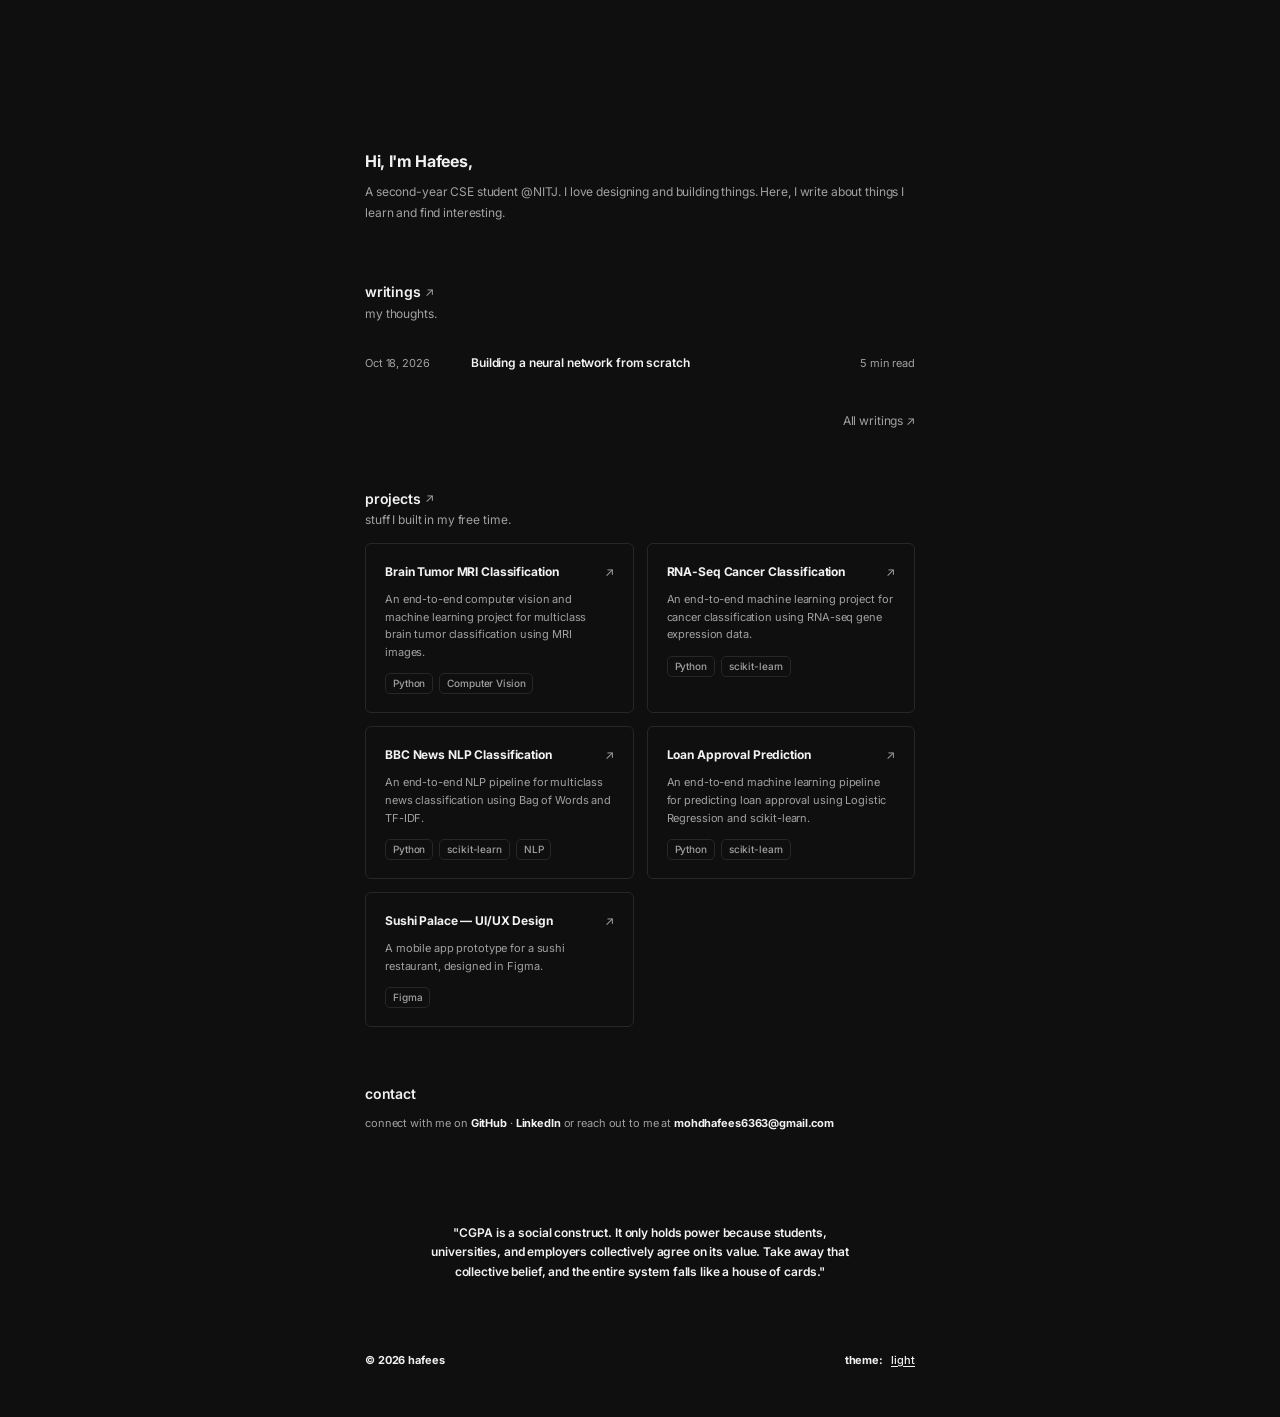
==== commit 5dbf16f2: "Remove figcaption from quote in index.html Removed figcaption from quote section." ====
--- a/index.html
+++ b/index.html
@@ -47,7 +47,6 @@
 
     <figure class="quote reveal">
       <blockquote>"CGPA is a social construct. It only holds power because students, universities, and employers collectively agree on its value. Take away that collective belief, and the entire system falls like a house of cards."</blockquote>
-      <figcaption>Me</figcaption>
     </figure>
 
     <footer class="footer reveal">
